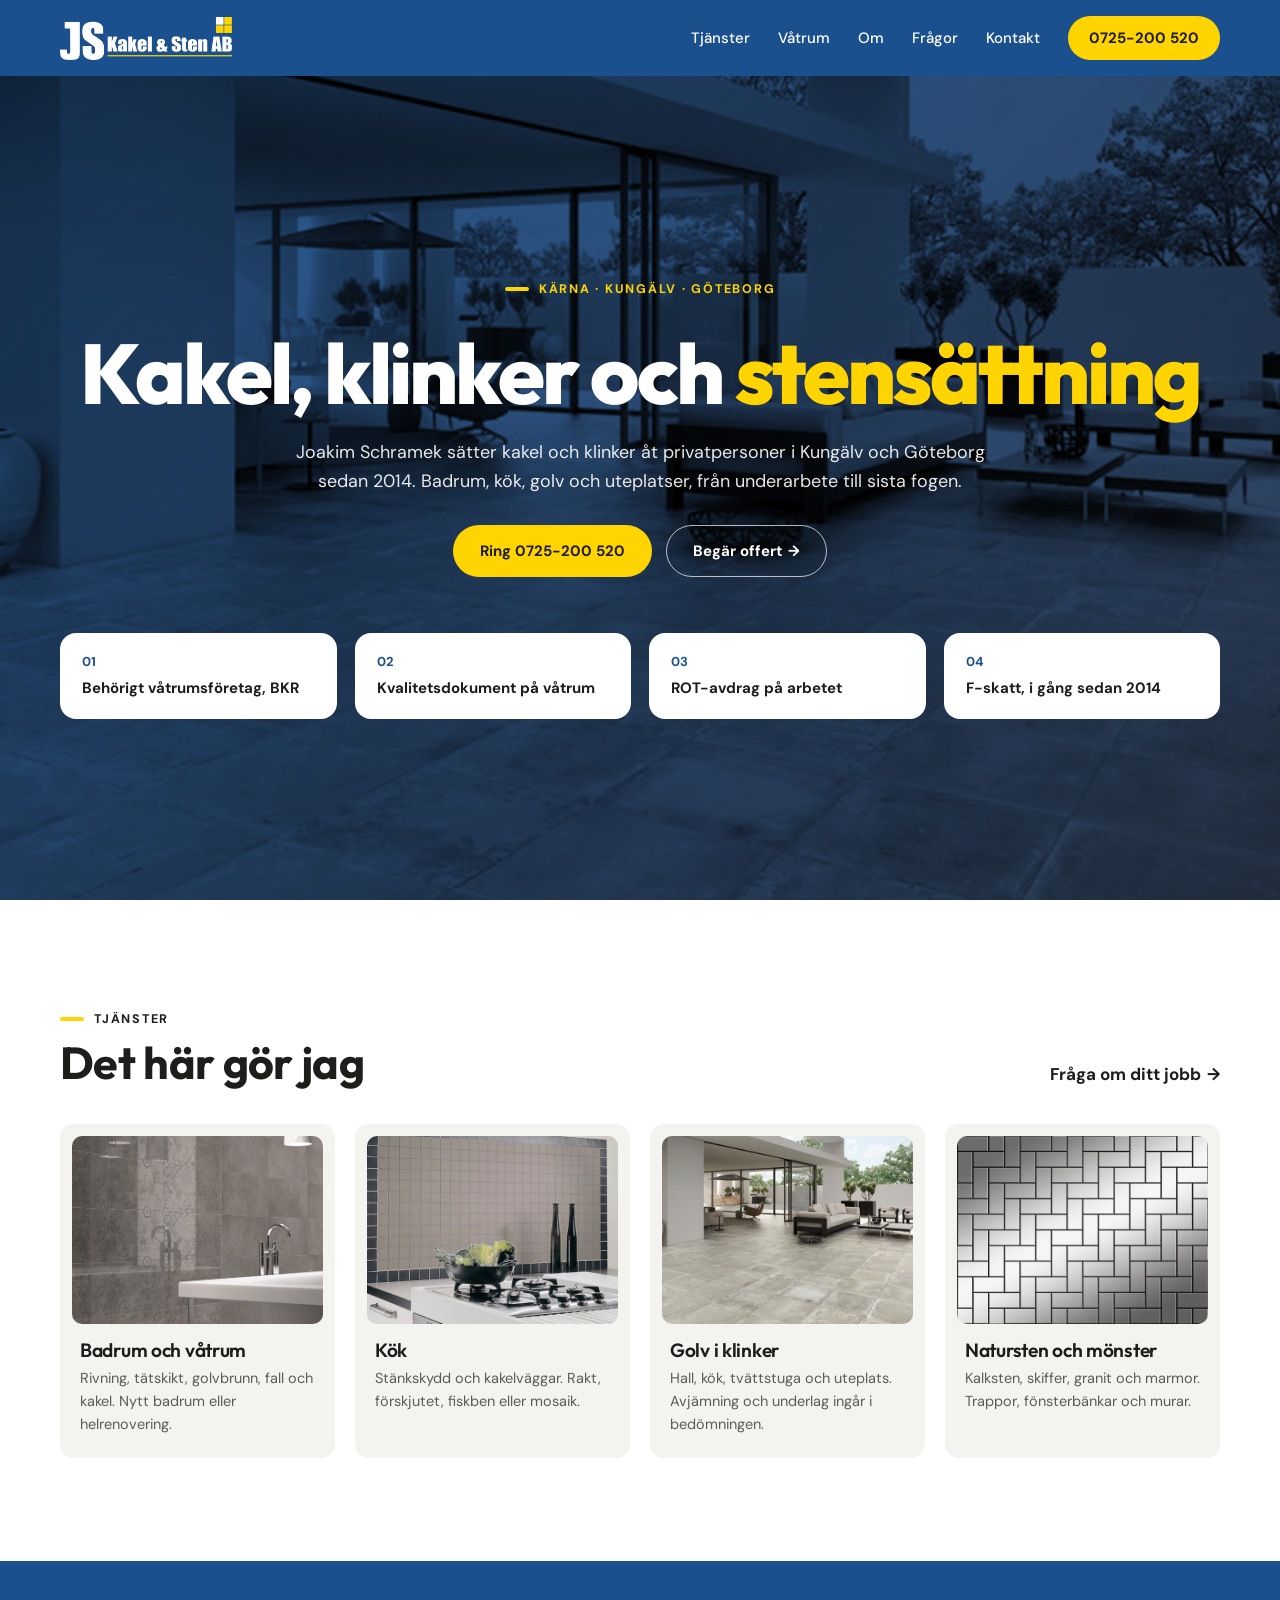
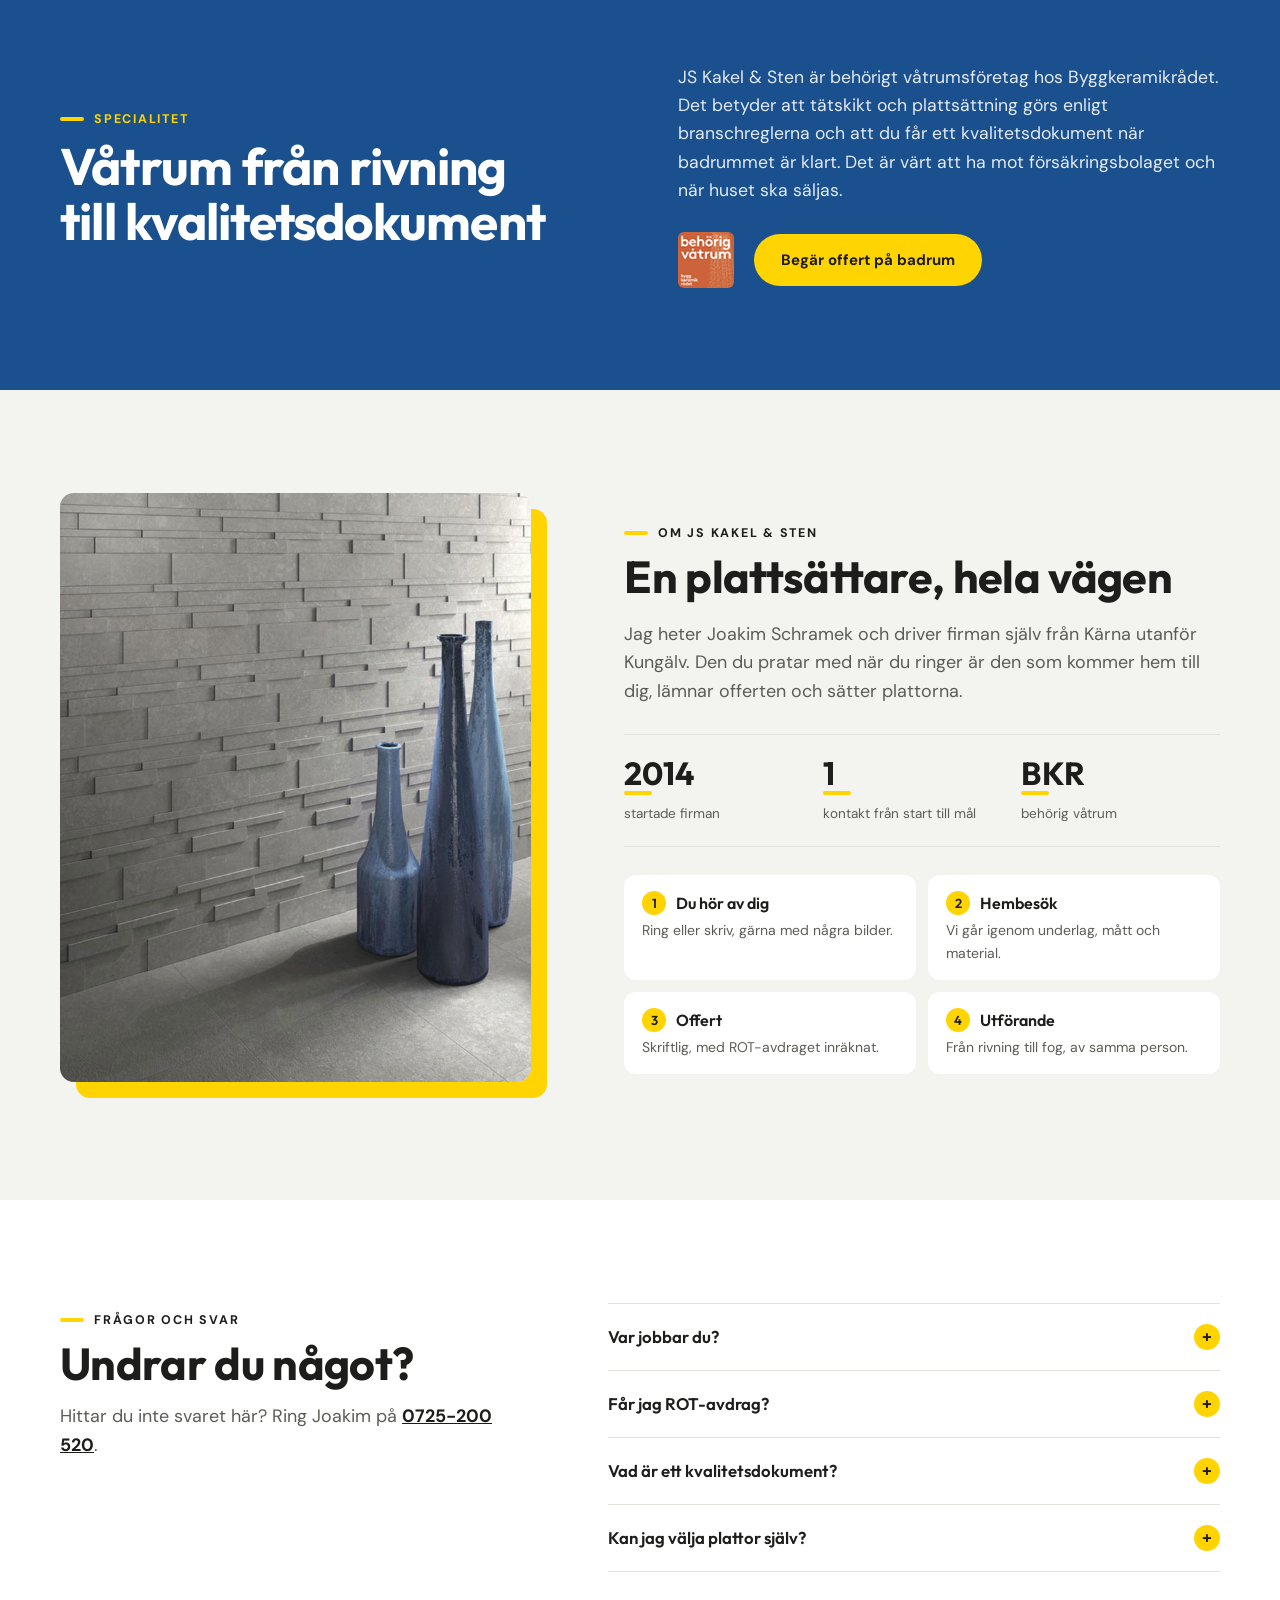
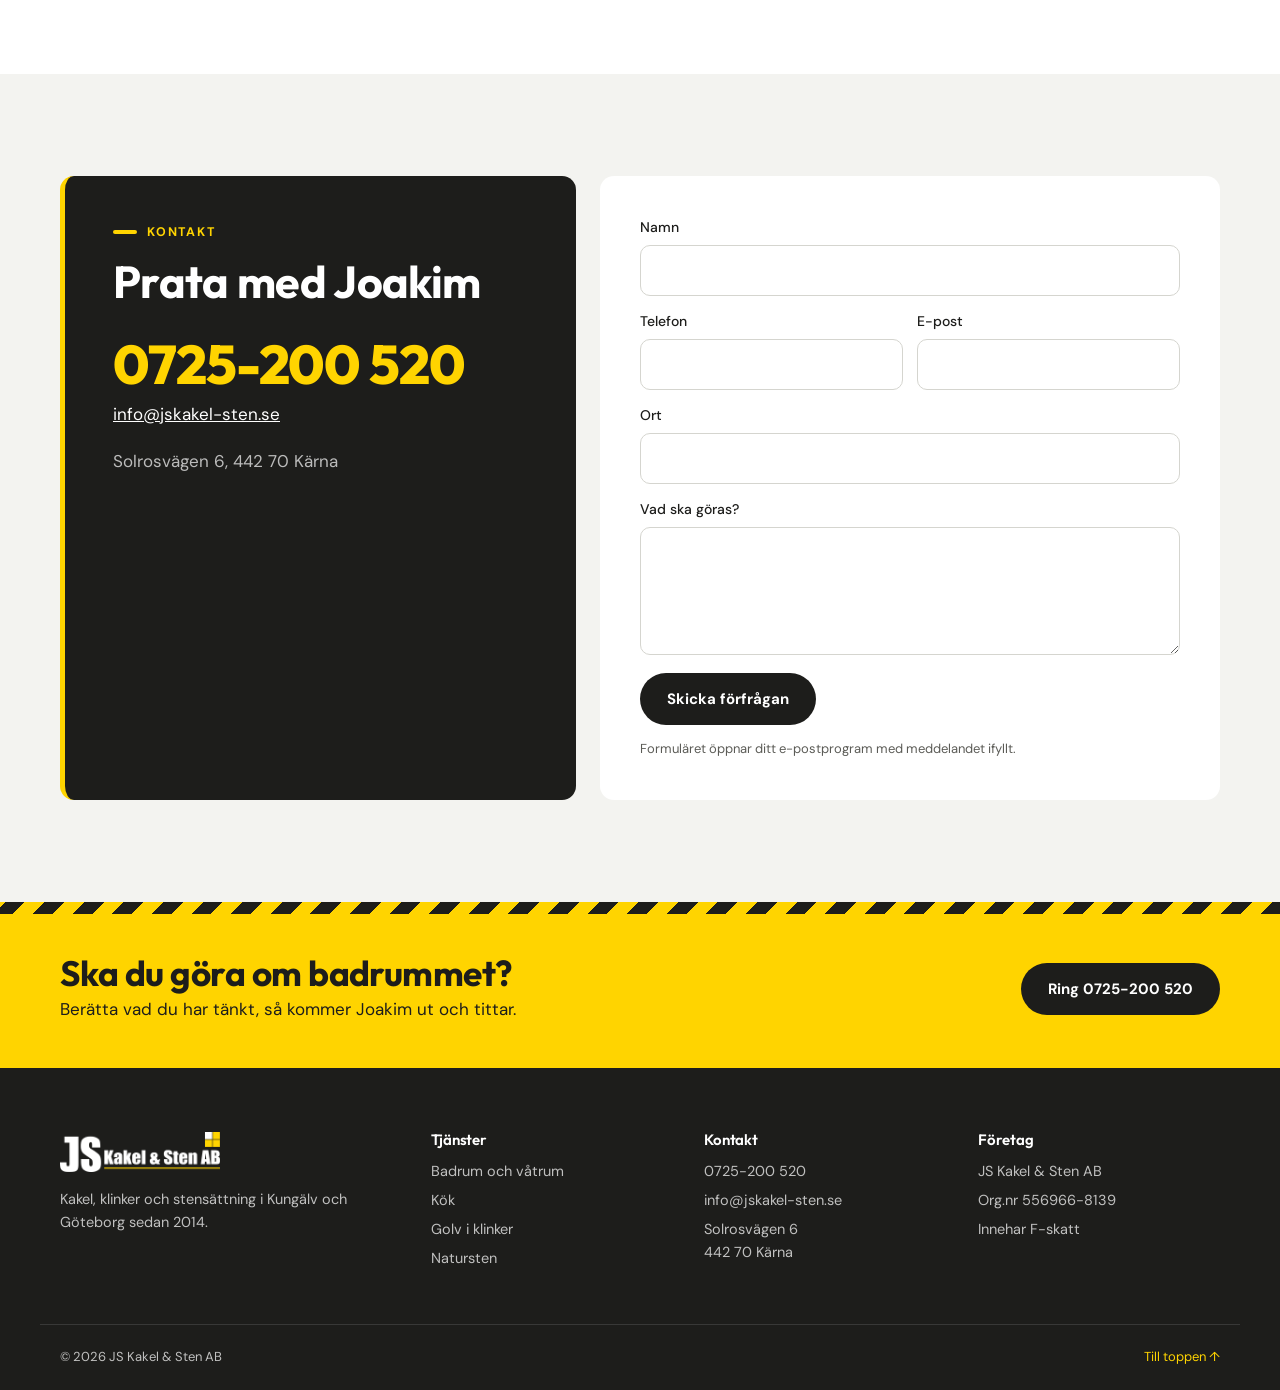
==== docs/index.html @ 74dbb20b "Move site to docs/ for GitHub Pages, keep v1 at docs/v1/ Co-Authored-By: Claude Opus 5.5 <noreply@an" ====
<!doctype html>
<html lang="sv">
<head>
  <meta charset="utf-8">
  <meta name="viewport" content="width=device-width, initial-scale=1">
  <title>JS Kakel &amp; Sten AB – plattsättare i Kungälv och Göteborg</title>
  <meta name="description" content="Kakel, klinker och stensättning i Kungälv och Göteborg. Behörigt våtrumsföretag enligt BKR. Joakim Schramek, Kärna. Tel 0725-200 520.">
  <link rel="icon" href="img/favicon.svg" type="image/svg+xml">
  <link rel="preconnect" href="https://fonts.googleapis.com">
  <link rel="preconnect" href="https://fonts.gstatic.com" crossorigin>
  <link href="https://fonts.googleapis.com/css2?family=DM+Sans:opsz,wght@9..40,400;9..40,500;9..40,700&family=Outfit:wght@500;600;700;800&display=swap" rel="stylesheet">
  <link rel="stylesheet" href="styles.css">
</head>
<body>

<header class="nav" id="nav">
  <div class="in nav__in">
    <a href="#" class="nav__logo" aria-label="JS Kakel &amp; Sten AB, till startsidan">
      <img src="img/logo-vit.png" alt="JS Kakel &amp; Sten AB" width="684" height="171">
    </a>
    <nav class="nav__links" aria-label="Huvudmeny">
      <a href="#tjanster">Tjänster</a>
      <a href="#vatrum">Våtrum</a>
      <a href="#om">Om</a>
      <a href="#fragor">Frågor</a>
      <a href="#kontakt">Kontakt</a>
    </nav>
    <a class="btn btn-y nav__cta" href="tel:+46725200520">0725-200 520</a>
    <button class="nav__menu" type="button" aria-expanded="false" aria-controls="drop">Meny</button>
  </div>
  <div class="nav__drop" id="drop">
    <a href="#tjanster">Tjänster</a>
    <a href="#vatrum">Våtrum</a>
    <a href="#om">Om</a>
    <a href="#fragor">Frågor</a>
    <a href="#kontakt">Kontakt</a>
  </div>
</header>

<main>

  <section class="hero">
    <img class="hero__bg" src="img/terrass-klinker.jpg" alt="" width="1300" height="920">
    <div class="hero__shade"></div>
    <div class="in hero__in">
      <p class="kicker">Kärna · Kungälv · Göteborg</p>
      <h1>Kakel, klinker och <span class="hl">stensättning</span></h1>
      <p class="lead">Joakim Schramek sätter kakel och klinker åt privatpersoner i Kungälv och Göteborg sedan 2014. Badrum, kök, golv och uteplatser, från underarbete till sista fogen.</p>
      <div class="btns">
        <a class="btn btn-y" href="tel:+46725200520">Ring 0725-200 520</a>
        <a class="btn btn-ghost arrow" href="#kontakt">Begär offert</a>
      </div>
    </div>
    <div class="in">
      <ul class="trust">
        <li><i>01</i>Behörigt våtrumsföretag, BKR</li>
        <li><i>02</i>Kvalitetsdokument på våtrum</li>
        <li><i>03</i>ROT-avdrag på arbetet</li>
        <li><i>04</i>F-skatt, i gång sedan 2014</li>
      </ul>
    </div>
  </section>

  <section id="tjanster">
    <div class="in">
      <div class="head">
        <div>
          <p class="eyebrow">Tjänster</p>
          <h2>Det här gör jag</h2>
        </div>
        <a class="arrow" href="#kontakt">Fråga om ditt jobb</a>
      </div>
      <div class="tiles">
        <article class="tile">
          <img src="img/badrum-gra.jpg" alt="Badrum med grått storformatskakel" loading="lazy" width="1100" height="1467">
          <h3>Badrum och våtrum</h3>
          <p>Rivning, tätskikt, golvbrunn, fall och kakel. Nytt badrum eller helrenovering.</p>
        </article>
        <article class="tile">
          <img src="img/kok-kakel.jpg" alt="Kök med kvadratiskt kakel och mörk bård" loading="lazy" width="1100" height="1306">
          <h3>Kök</h3>
          <p>Stänkskydd och kakelväggar. Rakt, förskjutet, fiskben eller mosaik.</p>
        </article>
        <article class="tile">
          <img src="img/terrass-klinker.jpg" alt="Klinker som går från vardagsrum ut på uteplats" loading="lazy" width="1300" height="920">
          <h3>Golv i klinker</h3>
          <p>Hall, kök, tvättstuga och uteplats. Avjämning och underlag ingår i bedömningen.</p>
        </article>
        <article class="tile">
          <img src="img/fischgrat-metall.jpg" alt="Kakel lagt i korgmönster" loading="lazy" width="1200" height="900">
          <h3>Natursten och mönster</h3>
          <p>Kalksten, skiffer, granit och marmor. Trappor, fönsterbänkar och murar.</p>
        </article>
      </div>
    </div>
  </section>

  <section id="vatrum" class="band">
    <div class="in band__in">
      <div>
        <p class="kicker">Specialitet</p>
        <h2>Våtrum från rivning till kvalitets&shy;dokument</h2>
      </div>
      <div>
        <p class="band__text">JS Kakel &amp; Sten är behörigt våtrumsföretag hos Byggkeramikrådet. Det betyder att tätskikt och plattsättning görs enligt branschreglerna och att du får ett kvalitetsdokument när badrummet är klart. Det är värt att ha mot försäkringsbolaget och när huset ska säljas.</p>
        <div class="band__badge">
          <img src="img/behorig-vatrum.png" alt="Behörig våtrum, Byggkeramikrådet" width="64" height="64">
          <a class="btn btn-y" href="#kontakt">Begär offert på badrum</a>
        </div>
      </div>
    </div>
  </section>

  <section id="om" class="beige">
    <div class="in about">
      <figure class="about__img">
        <img src="img/vagg-relief.jpg" alt="Grå reliefkakel på vägg med blå glasvaser" loading="lazy" width="1400" height="1867">
      </figure>
      <div class="about__text">
        <p class="eyebrow">Om JS Kakel &amp; Sten</p>
        <h2>En plattsättare, hela vägen</h2>
        <p class="lead">Jag heter Joakim Schramek och driver firman själv från Kärna utanför Kungälv. Den du pratar med när du ringer är den som kommer hem till dig, lämnar offerten och sätter plattorna.</p>
        <dl class="facts">
          <div><dt>2014</dt><dd>startade firman</dd></div>
          <div><dt>1</dt><dd>kontakt från start till mål</dd></div>
          <div><dt>BKR</dt><dd>behörig våtrum</dd></div>
        </dl>
        <ol class="steps">
          <li><b>Du hör av dig</b>Ring eller skriv, gärna med några bilder.</li>
          <li><b>Hembesök</b>Vi går igenom underlag, mått och material.</li>
          <li><b>Offert</b>Skriftlig, med ROT-avdraget inräknat.</li>
          <li><b>Utförande</b>Från rivning till fog, av samma person.</li>
        </ol>
      </div>
    </div>
  </section>

  <section id="fragor">
    <div class="in faq">
      <div>
        <p class="eyebrow">Frågor och svar</p>
        <h2>Undrar du något?</h2>
        <p class="lead">Hittar du inte svaret här? Ring Joakim på <a href="tel:+46725200520">0725-200 520</a>.</p>
      </div>
      <div class="faq__list">
        <details>
          <summary>Var jobbar du?</summary>
          <p>I Kungälv och Göteborg med omnejd. Firman ligger i Kärna.</p>
        </details>
        <details>
          <summary>Får jag ROT-avdrag?</summary>
          <p>Ja, på arbetskostnaden när jobbet görs i ditt hem. Avdraget dras direkt på fakturan.</p>
        </details>
        <details>
          <summary>Vad är ett kvalitetsdokument?</summary>
          <p>Ett intyg från behörigt våtrumsföretag som visar att tätskikt och plattsättning är gjorda enligt Byggkeramikrådets branschregler. Spara det, försäkringsbolaget kan fråga efter det vid en vattenskada.</p>
        </details>
        <details>
          <summary>Kan jag välja plattor själv?</summary>
          <p>Ja. Ta gärna med dina val till hembesöket så går vi igenom vad som passar underlaget och rummet.</p>
        </details>
      </div>
    </div>
  </section>

  <section id="kontakt" class="beige">
    <div class="in contact">
      <div class="contact__card">
        <p class="kicker">Kontakt</p>
        <h2>Prata med Joakim</h2>
        <a class="contact__tel" href="tel:+46725200520">0725-200 520</a>
        <a href="mailto:info@jskakel-sten.se">info@jskakel-sten.se</a>
        <p class="contact__addr">Solrosvägen 6, 442 70 Kärna</p>
      </div>
      <form class="form" id="form" novalidate>
        <label>Namn<input name="namn" autocomplete="name" required></label>
        <div class="form__row">
          <label>Telefon<input name="telefon" type="tel" autocomplete="tel"></label>
          <label>E-post<input name="epost" type="email" autocomplete="email"></label>
        </div>
        <label>Ort<input name="ort" autocomplete="address-level2"></label>
        <label>Vad ska göras?<textarea name="meddelande" rows="4" required></textarea></label>
        <button class="btn btn-dark" type="submit">Skicka förfrågan</button>
        <p class="form__note">Formuläret öppnar ditt e-postprogram med meddelandet ifyllt.</p>
      </form>
    </div>
  </section>

  <section class="fcta">
    <div class="in fcta__in">
      <div>
        <h2>Ska du göra om badrummet?</h2>
        <p>Berätta vad du har tänkt, så kommer Joakim ut och tittar.</p>
      </div>
      <a class="btn btn-dark" href="tel:+46725200520">Ring 0725-200 520</a>
    </div>
  </section>

</main>

<footer class="foot">
  <div class="in foot__grid">
    <div>
      <img class="foot__logo" src="img/logo-vit.png" alt="JS Kakel &amp; Sten AB" width="684" height="171" loading="lazy">
      <p>Kakel, klinker och stensättning i Kungälv och Göteborg sedan 2014.</p>
    </div>
    <div>
      <h3>Tjänster</h3>
      <a href="#tjanster">Badrum och våtrum</a>
      <a href="#tjanster">Kök</a>
      <a href="#tjanster">Golv i klinker</a>
      <a href="#tjanster">Natursten</a>
    </div>
    <div>
      <h3>Kontakt</h3>
      <a href="tel:+46725200520">0725-200 520</a>
      <a href="mailto:info@jskakel-sten.se">info@jskakel-sten.se</a>
      <p>Solrosvägen 6<br>442 70 Kärna</p>
    </div>
    <div>
      <h3>Företag</h3>
      <p>JS Kakel &amp; Sten AB</p>
      <p>Org.nr 556966-8139</p>
      <p>Innehar F-skatt</p>
    </div>
  </div>
  <div class="in foot__bottom">
    <p>© 2026 JS Kakel &amp; Sten AB</p>
    <a href="#">Till toppen ↑</a>
  </div>
</footer>

<script>
  var nav = document.getElementById('nav');
  var menu = nav.querySelector('.nav__menu');
  menu.addEventListener('click', function () {
    var open = nav.classList.toggle('open');
    menu.setAttribute('aria-expanded', open);
  });
  nav.querySelectorAll('.nav__drop a').forEach(function (a) {
    a.addEventListener('click', function () {
      nav.classList.remove('open');
      menu.setAttribute('aria-expanded', 'false');
    });
  });

  document.getElementById('form').addEventListener('submit', function (e) {
    e.preventDefault();
    var f = e.target;
    if (!f.namn.value.trim() || !f.meddelande.value.trim()) {
      f.reportValidity();
      return;
    }
    var body = f.meddelande.value + '\n\n' +
      'Namn: ' + f.namn.value + '\n' +
      'Telefon: ' + f.telefon.value + '\n' +
      'E-post: ' + f.epost.value + '\n' +
      'Ort: ' + f.ort.value;
    location.href = 'mailto:info@jskakel-sten.se' +
      '?subject=' + encodeURIComponent('Förfrågan från ' + f.namn.value) +
      '&body=' + encodeURIComponent(body);
  });
</script>
</body>
</html>
---- docs/styles.css ----
/* Mix: Bloms blå navbar, duotone-hero och förtroendekort + Ängös typografi, sektioner, gula detaljer och sidfot. */
:root {
  --blue: #1a508e;
  --blue-dark: #123a68;
  --yellow: #ffd400;
  --yellow-2: #f2c600;
  --ink: #1d1d1b;
  --ink-2: #3a3a36;
  --muted: #5c5c57;
  --beige: #f3f3f0;
  --line: #e3e3de;
  --white: #fff;
  --display: "Outfit", "Helvetica Neue", Arial, sans-serif;
  --body: "DM Sans", "Helvetica Neue", Arial, sans-serif;
  --max: 1200px;
  --r: 14px;
  --nav-h: 76px;
}

*, *::before, *::after { box-sizing: border-box; }
html { scroll-behavior: smooth; scroll-padding-top: var(--nav-h); }
@media (prefers-reduced-motion: reduce) { html { scroll-behavior: auto; } }

body {
  margin: 0;
  background: var(--white);
  color: var(--ink);
  font: 17px/1.6 var(--body);
  -webkit-font-smoothing: antialiased;
}

img { display: block; max-width: 100%; height: auto; }
a { color: inherit; }
p { margin: 0; }

h1, h2, h3 {
  margin: 0;
  font-family: var(--display);
  line-height: 1.08;
  letter-spacing: -0.015em;
  text-wrap: balance;
}

h2 { font-size: clamp(1.9rem, 4vw, 2.8rem); font-weight: 700; }
h3 { font-size: 1.2rem; font-weight: 600; }

.in { max-width: var(--max); margin: 0 auto; padding-inline: 20px; }
section { padding-block: clamp(56px, 8vw, 104px); }
.beige { background: var(--beige); }

.lead { font-size: 1.12rem; color: var(--muted); max-width: 60ch; }

.eyebrow,
.kicker {
  display: inline-flex;
  align-items: center;
  gap: 10px;
  margin-bottom: 12px;
  font: 700 12.5px var(--body);
  letter-spacing: 0.14em;
  text-transform: uppercase;
}

.eyebrow::before,
.kicker::before {
  content: "";
  width: 24px;
  height: 4px;
  border-radius: 2px;
  background: var(--yellow);
}

.kicker { color: var(--yellow); }

/* Knappar */

.btns { display: flex; flex-wrap: wrap; gap: 14px; }

.btn {
  display: inline-flex;
  align-items: center;
  justify-content: center;
  gap: 8px;
  padding: 15px 26px;
  border: 1.5px solid transparent;
  border-radius: 999px;
  font: 700 15px var(--body);
  text-decoration: none;
  white-space: nowrap;
  cursor: pointer;
  transition: background 0.15s, transform 0.15s;
}

.btn:hover { transform: translateY(-2px); }
.btn-y { background: var(--yellow); color: var(--ink); }
.btn-y:hover { background: var(--yellow-2); }
.btn-ghost { border-color: rgb(255 255 255 / 0.7); color: var(--white); }
.btn-ghost:hover { background: rgb(255 255 255 / 0.12); }
.btn-dark { background: var(--ink); color: var(--white); }
.btn-dark:hover { background: var(--ink-2); }

.arrow { font-weight: 700; text-decoration: none; display: inline-flex; gap: 6px; }
.arrow::after { content: "→"; transition: transform 0.2s; }
.arrow:hover::after { transform: translateX(4px); }

a:focus-visible,
button:focus-visible,
summary:focus-visible,
input:focus-visible,
textarea:focus-visible { outline: 3px solid var(--yellow); outline-offset: 3px; }

/* Navbar i firmans blå (Bloms) */

.nav {
  position: sticky;
  top: 0;
  z-index: 20;
  background: var(--blue);
  color: var(--white);
}

.nav__in { display: flex; align-items: center; gap: 28px; height: var(--nav-h); }
.nav__logo img { width: 172px; }

.nav__links {
  display: flex;
  gap: 28px;
  margin-left: auto;
  font-weight: 500;
  font-size: 15px;
}

.nav__links a { text-decoration: none; }
.nav__links a:hover { opacity: 0.7; }
.nav__cta { padding: 11px 20px; }

.nav__menu {
  display: none;
  margin-left: 12px;
  padding: 8px 0;
  border: 0;
  background: none;
  color: var(--white);
  font: 700 15px var(--body);
  cursor: pointer;
}

.nav__drop { display: none; }

/* Hero: duotone i blått (Bloms) med Ängös rubrikstil */

.hero {
  position: relative;
  display: flex;
  flex-direction: column;
  justify-content: center;
  gap: 56px;
  min-height: calc(100svh - var(--nav-h));
  padding-block: 72px 48px;
  overflow: hidden;
  color: var(--white);
  text-align: center;
}

.hero__bg {
  position: absolute;
  inset: 0;
  width: 100%;
  height: 100%;
  object-fit: cover;
  filter: grayscale(1) contrast(1.1);
}

.hero__shade {
  position: absolute;
  inset: 0;
  background: linear-gradient(135deg, rgb(26 80 142 / 0.94), rgb(10 28 56 / 0.86));
  mix-blend-mode: multiply;
}

.hero .in { position: relative; width: 100%; }
.hero__in { display: flex; flex-direction: column; align-items: center; gap: 22px; }

.hero h1 {
  font-size: clamp(2.7rem, 6.6vw, 5.6rem);
  font-weight: 800;
  letter-spacing: -0.035em;
  line-height: 1;
}

.hero .hl { color: var(--yellow); }
.hero .lead { color: rgb(255 255 255 / 0.9); }
.hero .btns { justify-content: center; margin-top: 8px; }

.trust {
  display: grid;
  grid-template-columns: repeat(4, 1fr);
  gap: 18px;
  margin: 0;
  padding: 0;
  list-style: none;
  text-align: left;
}

.trust li {
  padding: 20px 22px;
  border-radius: 16px;
  background: var(--white);
  color: var(--ink);
  font-weight: 700;
  font-size: 15px;
  line-height: 1.4;
}

.trust i {
  display: block;
  margin-bottom: 6px;
  font-style: normal;
  font-size: 13px;
  color: var(--blue);
}

/* Tjänster (Ängö) */

.head {
  display: flex;
  justify-content: space-between;
  align-items: flex-end;
  gap: 24px;
  margin-bottom: 36px;
}

.tiles { display: grid; grid-template-columns: repeat(4, 1fr); gap: 20px; }

.tile {
  padding: 12px 12px 22px;
  border-radius: var(--r);
  background: var(--beige);
}

.tile img {
  width: 100%;
  aspect-ratio: 4 / 3;
  object-fit: cover;
  border-radius: 10px;
  margin-bottom: 16px;
}

.tile h3,
.tile p { padding-inline: 8px; }
.tile h3 { margin-bottom: 6px; }
.tile p { font-size: 14.5px; color: var(--muted); }

/* Blått band */

.band { background: var(--blue); color: var(--white); }

.band__in {
  display: grid;
  grid-template-columns: 1fr 1fr;
  gap: clamp(32px, 6vw, 80px);
  align-items: center;
}

.band h2 { font-size: clamp(2rem, 4.4vw, 3.2rem); }
.band__text { font-size: 1.1rem; color: rgb(255 255 255 / 0.88); }
.band__badge { display: flex; align-items: center; gap: 20px; margin-top: 28px; }
.band__badge img { width: 56px; border-radius: 6px; }

/* Om (Ängö) */

.about {
  display: grid;
  grid-template-columns: 0.9fr 1.1fr;
  gap: clamp(36px, 6vw, 80px);
  align-items: center;
}

.about__img { margin: 0 16px 16px 0; }

.about__img img {
  width: 100%;
  aspect-ratio: 4 / 5;
  object-fit: cover;
  border-radius: var(--r);
  box-shadow: 16px 16px 0 var(--yellow);
}

.about h2 { margin-bottom: 18px; }

.facts {
  display: grid;
  grid-template-columns: repeat(3, 1fr);
  margin: 28px 0;
  padding: 22px 0;
  border-block: 1px solid var(--line);
}

.facts dt {
  position: relative;
  display: inline-block;
  padding-bottom: 6px;
  font: 700 2rem/1 var(--display);
}

.facts dt::after {
  content: "";
  position: absolute;
  left: 0;
  bottom: 0;
  width: 28px;
  height: 4px;
  border-radius: 2px;
  background: var(--yellow);
}

.facts dd { margin: 8px 0 0; font-size: 13.5px; color: var(--muted); }

.steps {
  display: grid;
  grid-template-columns: repeat(2, 1fr);
  gap: 12px;
  margin: 0;
  padding: 0;
  list-style: none;
  counter-reset: s;
}

.steps li {
  counter-increment: s;
  padding: 16px 18px;
  border-radius: 12px;
  background: var(--white);
  font-size: 14px;
  color: var(--muted);
}

.steps b {
  display: flex;
  align-items: center;
  gap: 10px;
  margin-bottom: 4px;
  font: 600 1rem var(--display);
  color: var(--ink);
}

.steps b::before {
  content: counter(s);
  display: grid;
  place-items: center;
  width: 24px;
  height: 24px;
  border-radius: 50%;
  background: var(--yellow);
  font-size: 13px;
}

/* FAQ (Ängö) */

.faq { display: grid; grid-template-columns: 1fr 1.3fr; gap: clamp(32px, 6vw, 80px); }
.faq h2 { margin-bottom: 14px; }
.faq .lead a { color: var(--ink); font-weight: 700; }
.faq__list { border-top: 1px solid var(--line); }
.faq details { border-bottom: 1px solid var(--line); }

.faq summary {
  display: flex;
  justify-content: space-between;
  align-items: center;
  gap: 16px;
  padding: 20px 0;
  font: 600 1.05rem var(--display);
  list-style: none;
  cursor: pointer;
}

.faq summary::-webkit-details-marker { display: none; }

.faq summary::after {
  content: "+";
  flex: none;
  display: grid;
  place-items: center;
  width: 26px;
  height: 26px;
  border-radius: 50%;
  background: var(--yellow);
  font: 700 17px/1 var(--body);
}

.faq details[open] summary::after { content: "−"; }
.faq details p { padding: 0 40px 20px 0; color: var(--muted); }

/* Kontakt */

.contact { display: grid; grid-template-columns: 1fr 1.2fr; gap: 24px; }

.contact__card {
  display: flex;
  flex-direction: column;
  align-items: flex-start;
  gap: 6px;
  padding: clamp(28px, 4vw, 48px);
  border-left: 5px solid var(--yellow);
  border-radius: var(--r);
  background: var(--ink);
  color: var(--white);
}

.contact__card h2 { margin-bottom: 22px; }

.contact__tel {
  font: 800 clamp(2.2rem, 4.6vw, 3.4rem)/1.1 var(--display);
  letter-spacing: -0.02em;
  text-decoration: none;
  color: var(--yellow);
}

.contact__addr { margin-top: 14px; color: rgb(255 255 255 / 0.7); }

.form {
  display: grid;
  gap: 14px;
  align-content: start;
  padding: clamp(24px, 4vw, 40px);
  border-radius: var(--r);
  background: var(--white);
}

.form__row { display: grid; grid-template-columns: 1fr 1fr; gap: 14px; }
.form label { display: grid; gap: 6px; font-size: 14px; font-weight: 500; }

.form input,
.form textarea {
  width: 100%;
  padding: 12px 14px;
  border: 1px solid #d5d5cf;
  border-radius: 10px;
  background: var(--white);
  font: inherit;
  font-size: 16px;
}

.form textarea { resize: vertical; }
.form .btn { justify-self: start; margin-top: 4px; }
.form__note { font-size: 13px; color: var(--muted); }

/* Gult CTA-band med varningsränder (Ängö) */

.fcta {
  position: relative;
  padding-block: 52px 44px;
  background: var(--yellow);
}

.fcta::before {
  content: "";
  position: absolute;
  inset: 0 0 auto;
  height: 12px;
  background: repeating-linear-gradient(-45deg, var(--ink) 0 14px, var(--yellow) 14px 28px);
}

.fcta__in {
  display: flex;
  flex-wrap: wrap;
  justify-content: space-between;
  align-items: center;
  gap: 20px;
}

.fcta h2 { font-size: clamp(1.6rem, 3vw, 2.2rem); margin-bottom: 4px; }

/* Sidfot */

.foot {
  padding-top: 64px;
  background: var(--ink);
  color: rgb(255 255 255 / 0.72);
  font-size: 14.5px;
}

.foot__grid {
  display: grid;
  grid-template-columns: 1.4fr 1fr 1fr 1fr;
  gap: 32px;
}

.foot__logo { width: 160px; margin-bottom: 16px; }
.foot h3 { margin-bottom: 12px; font-size: 15px; color: var(--white); }
.foot a { display: block; margin-bottom: 6px; text-decoration: none; }
.foot a:hover { color: var(--yellow); }
.foot__grid p { margin-bottom: 6px; max-width: 30ch; }

.foot__bottom {
  display: flex;
  justify-content: space-between;
  margin-top: 48px;
  padding-block: 22px;
  border-top: 1px solid rgb(255 255 255 / 0.12);
  font-size: 13px;
}

.foot__bottom a { margin: 0; color: var(--yellow); }

/* Responsivt */

@media (max-width: 1000px) {
  .nav__links { display: none; }
  .nav__cta { margin-left: auto; }
  .nav__menu { display: block; }
  .nav.open .nav__drop {
    display: flex;
    flex-direction: column;
    padding: 6px 20px 18px;
    border-top: 1px solid rgb(255 255 255 / 0.15);
    background: var(--blue);
  }
  .nav__drop a { padding: 10px 0; color: var(--white); text-decoration: none; font-weight: 500; }
  .trust,
  .tiles { grid-template-columns: repeat(2, 1fr); }
  .band__in,
  .about,
  .faq,
  .contact { grid-template-columns: 1fr; }
  .about__img img { aspect-ratio: 16 / 10; }
  .foot__grid { grid-template-columns: 1fr 1fr; }
}

@media (max-width: 600px) {
  :root { --nav-h: 64px; }
  body { font-size: 16px; }
  .nav__in { gap: 12px; }
  .nav__logo img { width: 124px; }
  .nav__cta { padding: 9px 14px; font-size: 14px; }
  .hero { min-height: 0; gap: 40px; padding-block: 56px 32px; }
  .trust { gap: 10px; }
  .trust li { padding: 14px 16px; font-size: 14px; }
  .head { flex-direction: column; align-items: flex-start; }
  .tiles { gap: 10px; }
  .tile { padding: 8px 8px 16px; }
  .tile img { margin-bottom: 10px; }
  .tile h3, .tile p { padding-inline: 4px; }
  .tile h3 { font-size: 1rem; }
  .tile p { font-size: 13px; }
  .facts { grid-template-columns: 1fr 1fr 1fr; gap: 8px; }
  .facts dt { font-size: 1.6rem; }
  .steps,
  .form__row,
  .foot__grid { grid-template-columns: 1fr; }
  .band__badge { flex-wrap: wrap; }
}
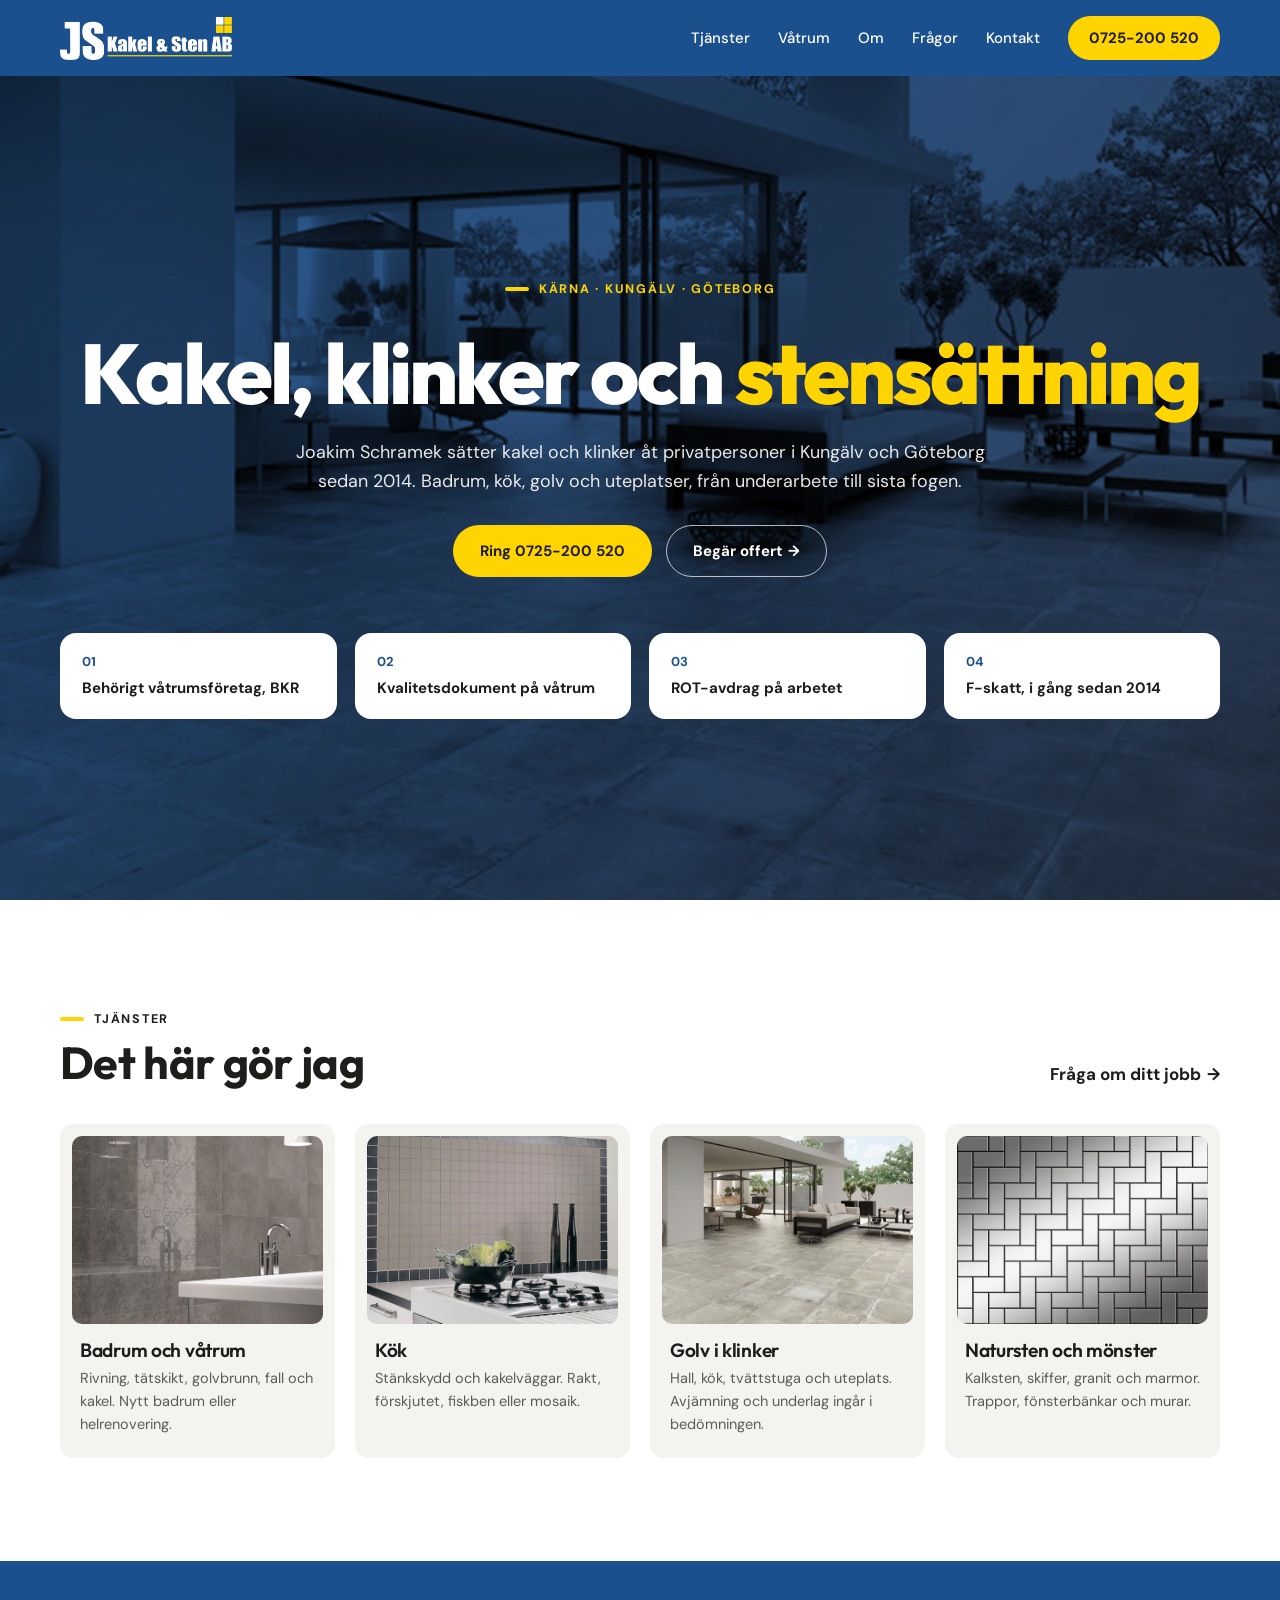
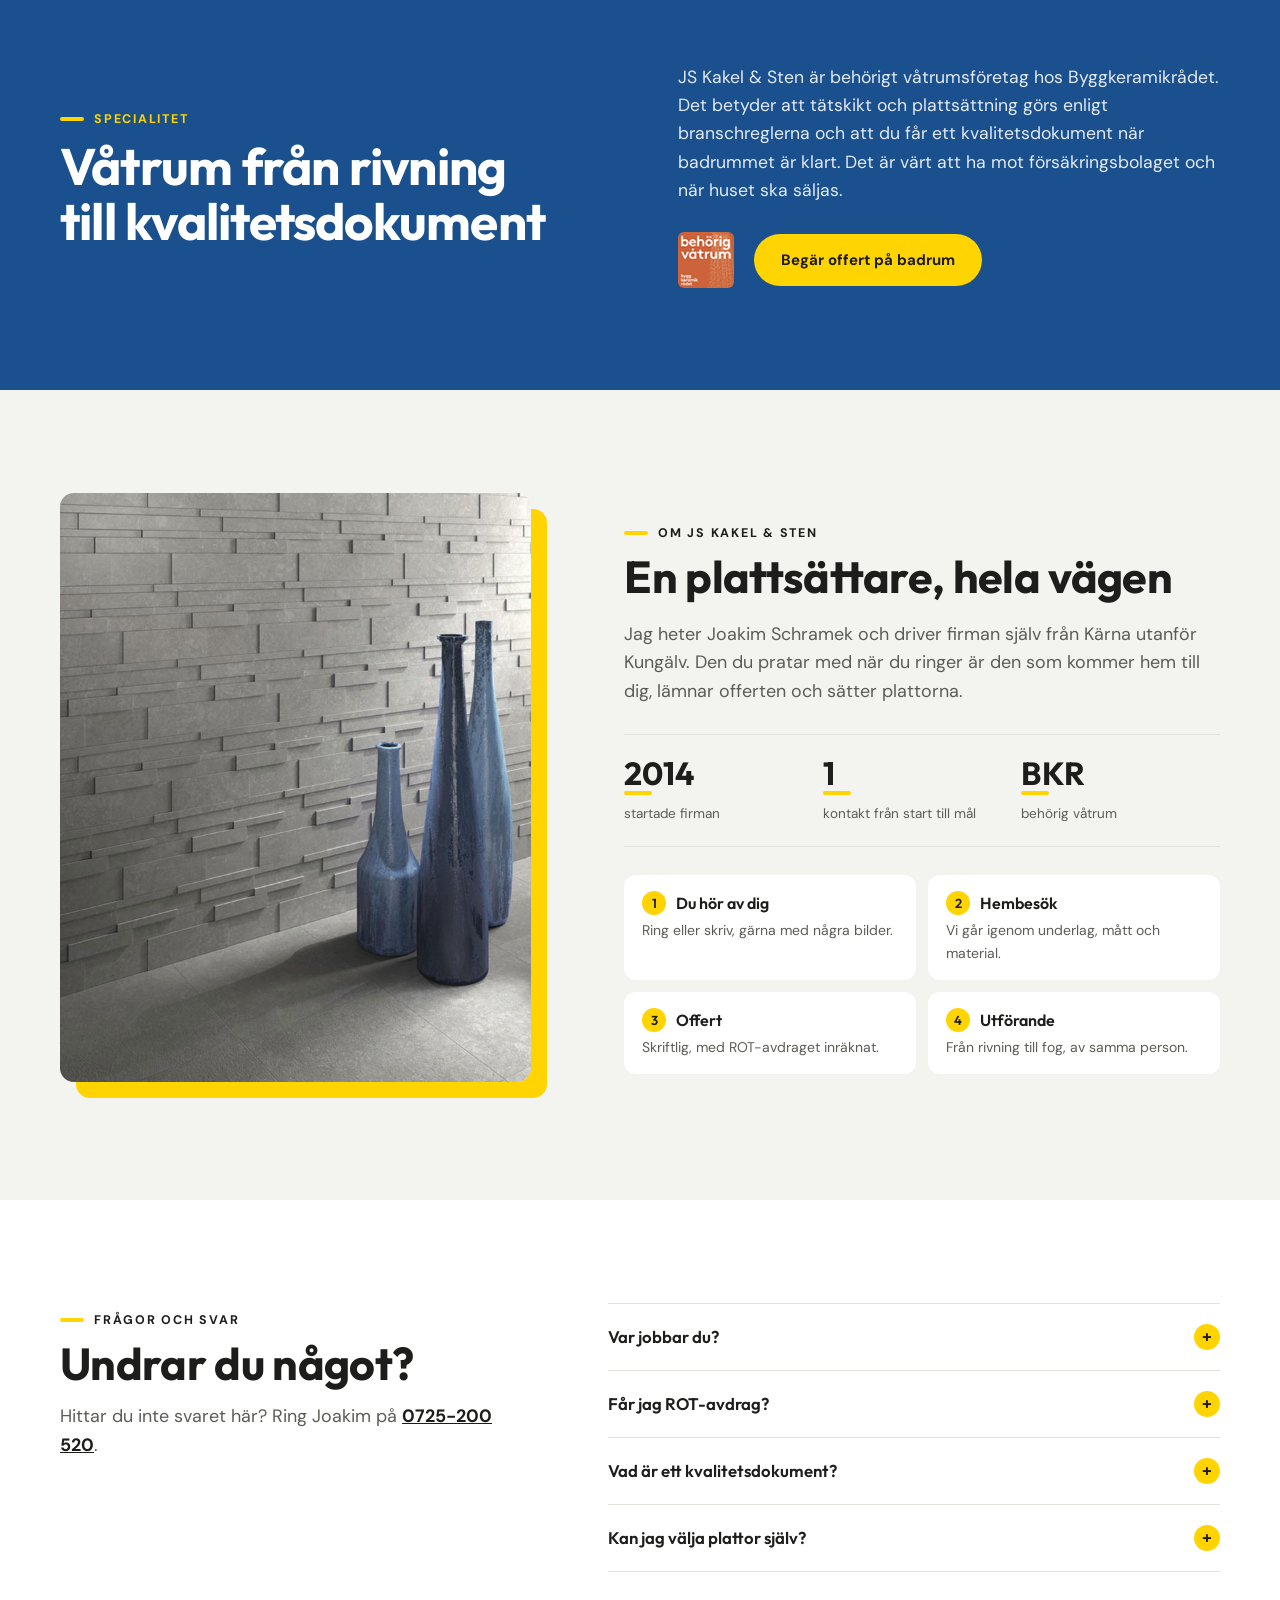
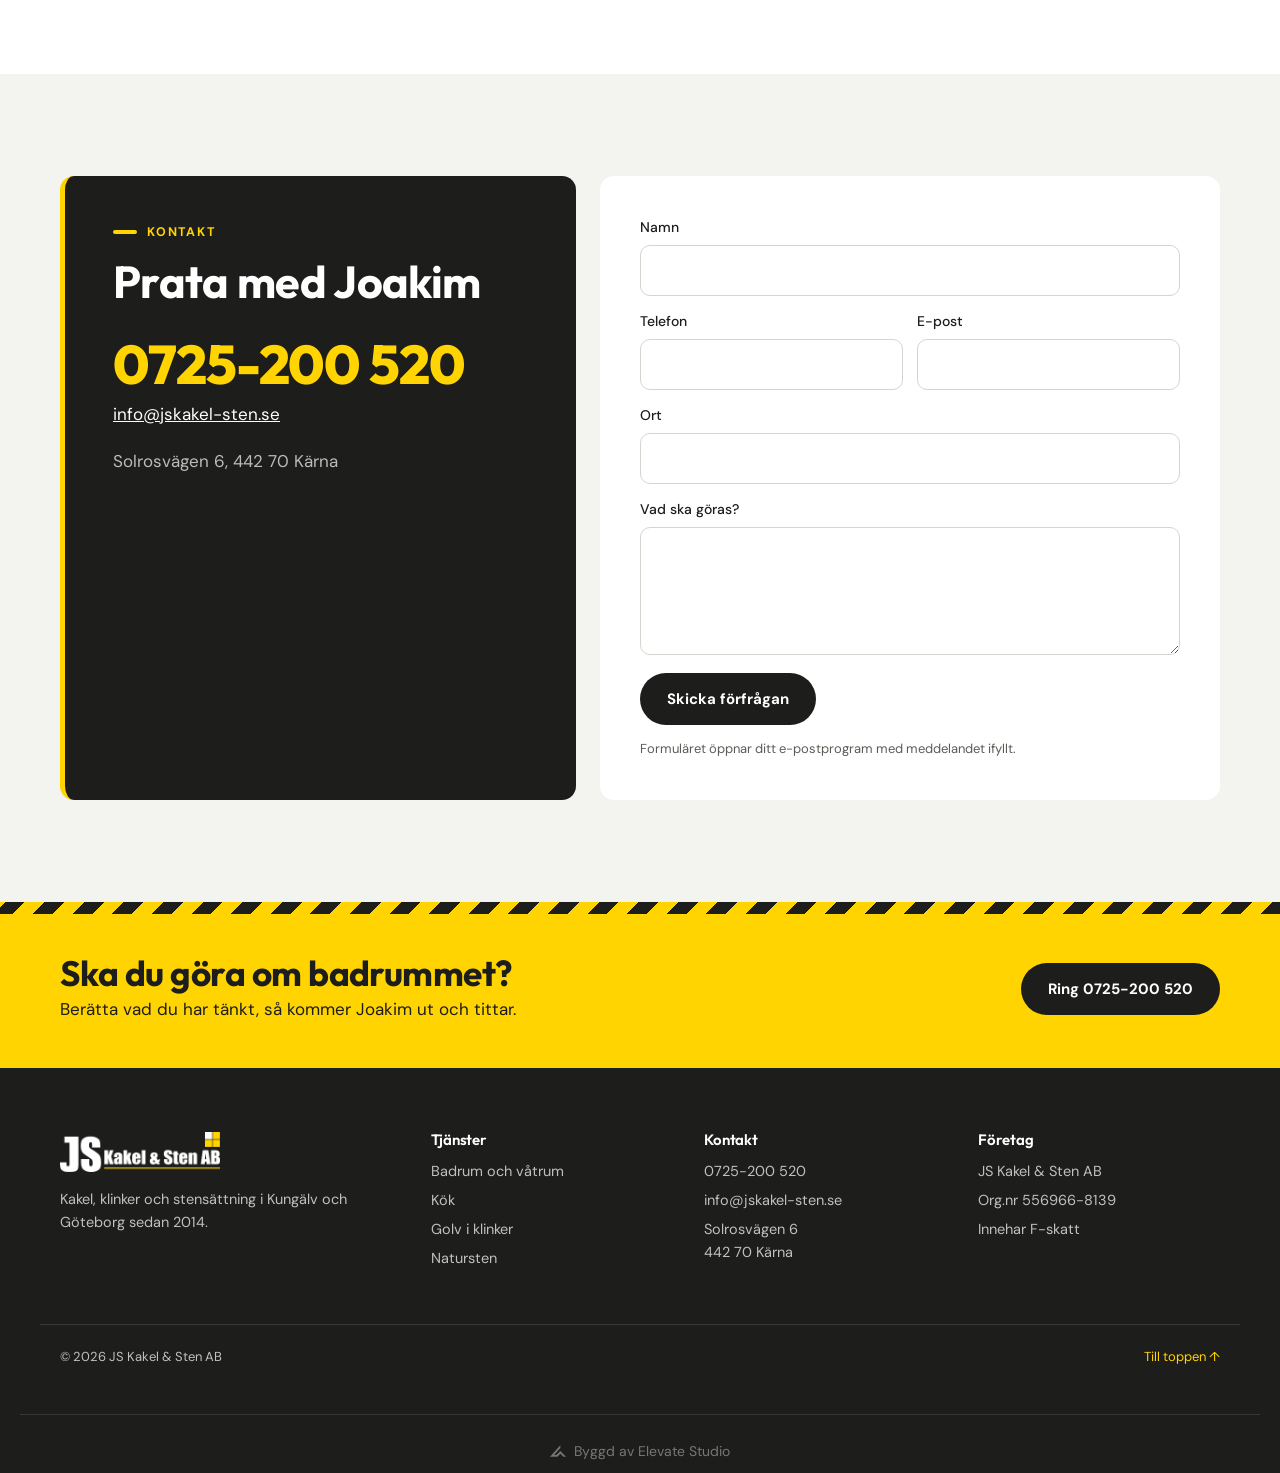
==== commit fd65e6de: "Lägg till Elevate Studio-credit med logga under footern Co-Authored-By: Claude Fable 5.1 <noreply@an" ====
--- a/docs/index.html
+++ b/docs/index.html
@@ -228,6 +228,9 @@
     <p>© 2026 JS Kakel &amp; Sten AB</p>
     <a href="#">Till toppen ↑</a>
   </div>
+<!-- elevate-credit -->
+<style>.elevate-credit{max-width:1240px;margin:24px auto 0;padding:20px 16px 0;border-top:1px solid rgba(128,128,128,.25);display:flex;justify-content:center;box-sizing:border-box}.elevate-credit a{display:inline-flex;align-items:center;gap:8px;padding:8px 0;font:inherit;font-size:13px;line-height:1;color:inherit;opacity:.55;text-decoration:none;transition:opacity .2s}.elevate-credit a:hover,.elevate-credit a:focus-visible{opacity:1}.elevate-credit svg{width:16px;height:16px;flex:none;display:block}@media(min-width:1024px){.elevate-credit a{font-size:14px}}</style>
+<div class="elevate-credit"><a href="https://elevatestudio.nu" target="_blank" rel="noopener"><svg viewBox="0 0 1884.3 1353.9" aria-hidden="true"><path d="M0.0 1353.9 L1218.7 0.0 L1218.7 329.1 L479.7 1136.4 L786.7 1132.4 L1215.5 687.4 L1884.3 1349.9 L1590.1 1349.9 L1218.6 994.7 L865.4 1349.9Z" fill="currentColor"/></svg>Byggd av Elevate Studio</a></div>
 </footer>
 
 <script>
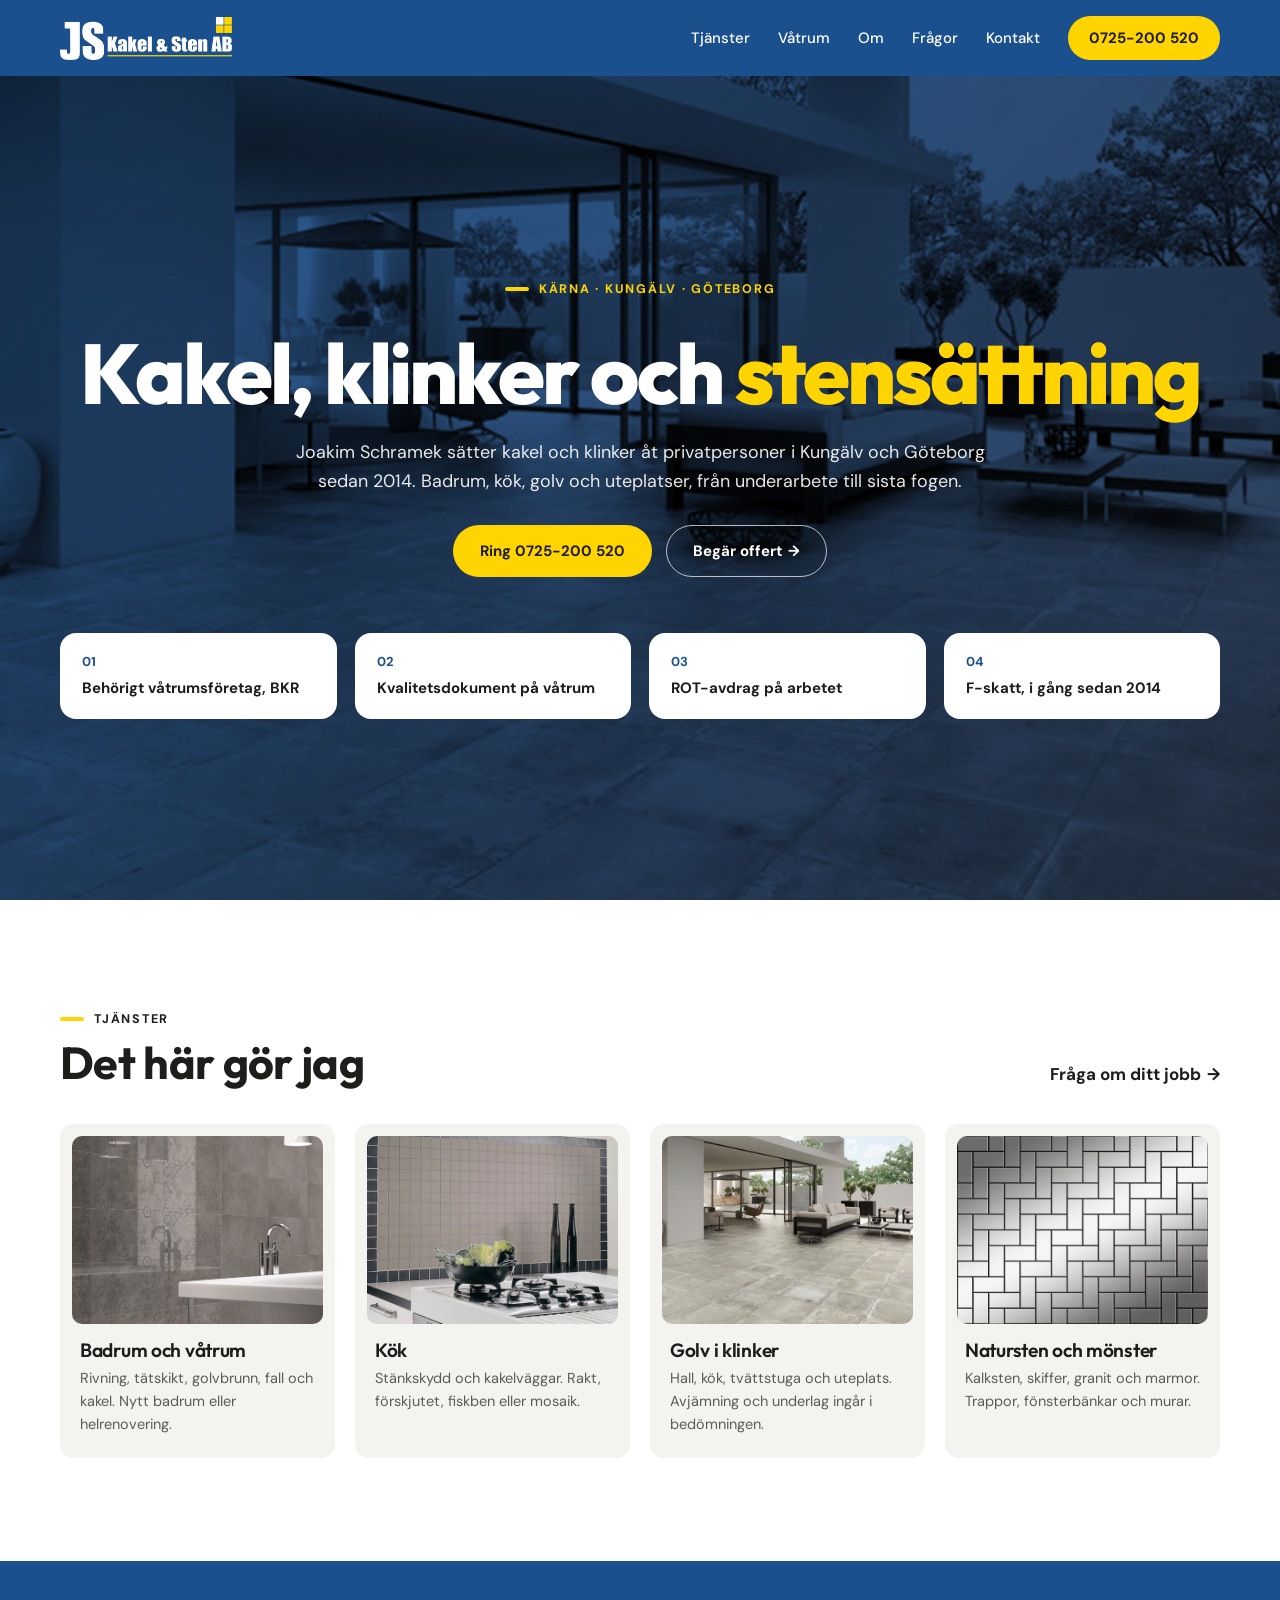
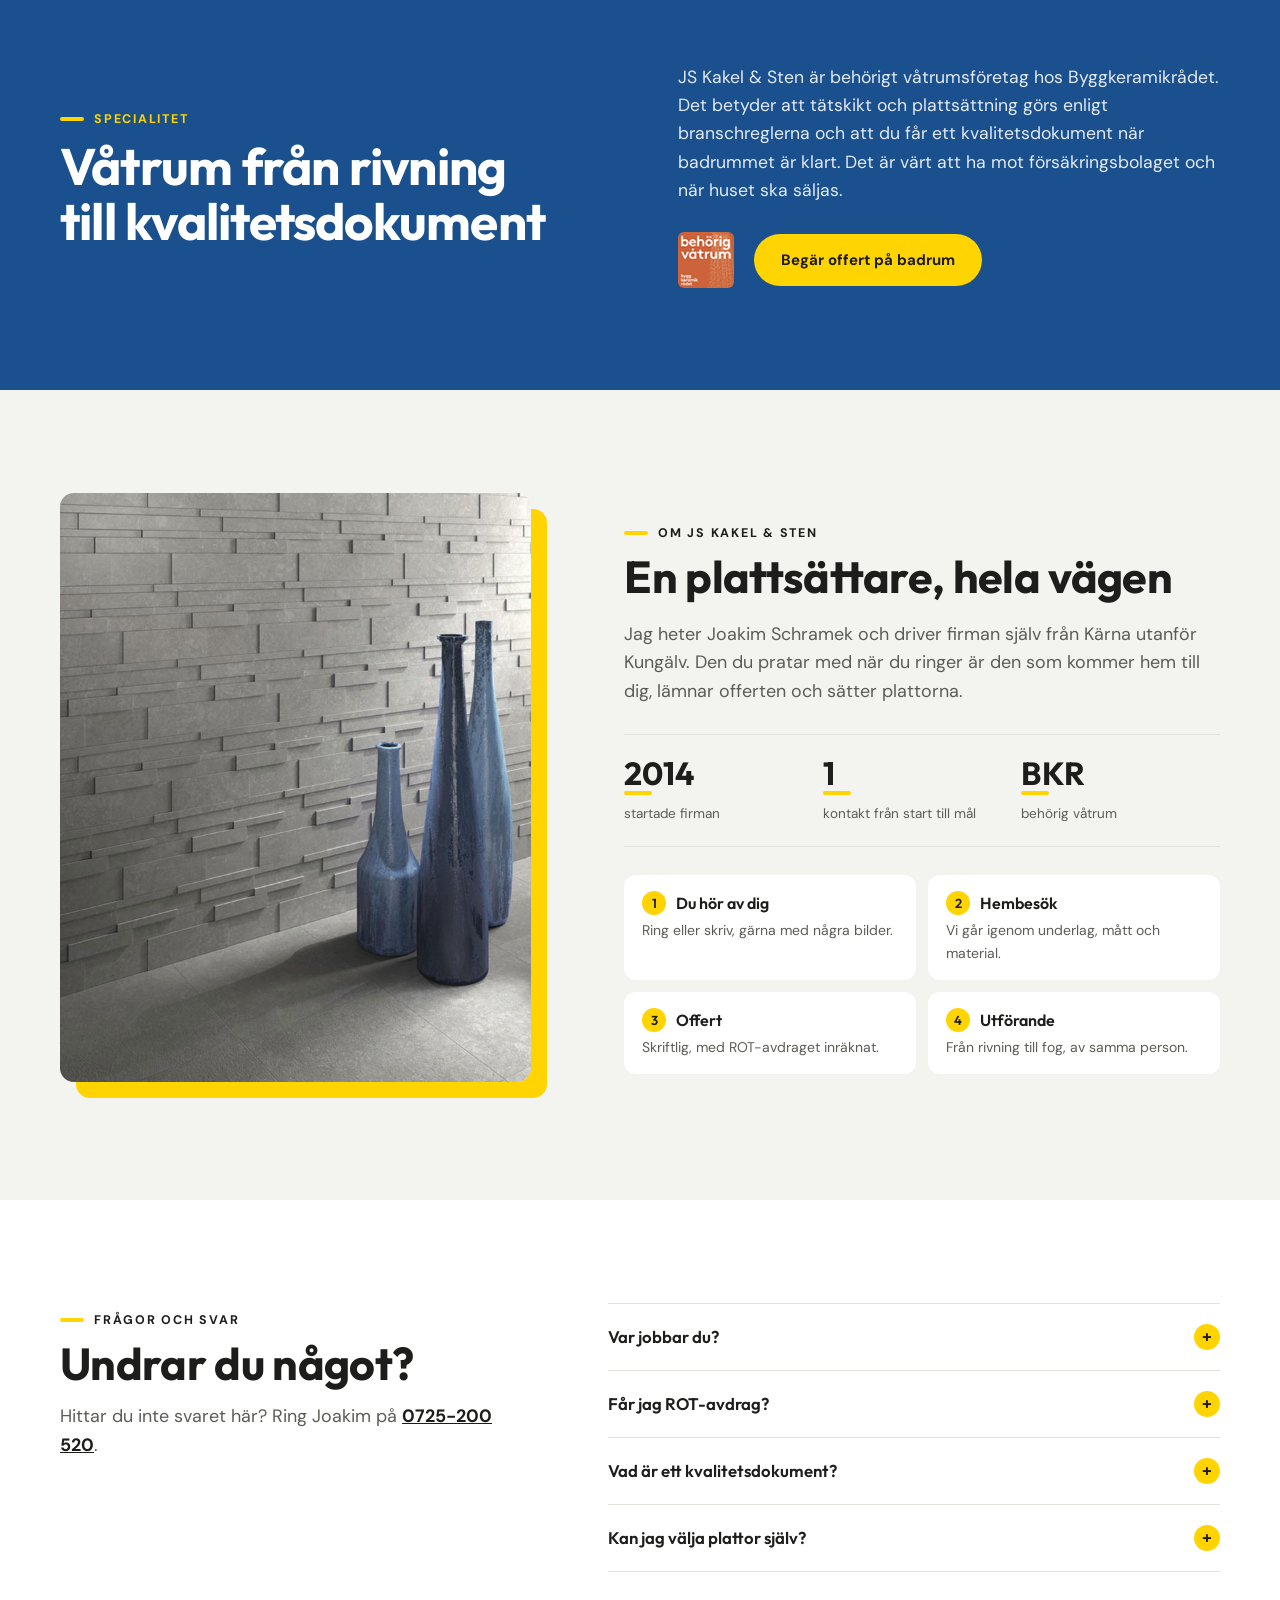
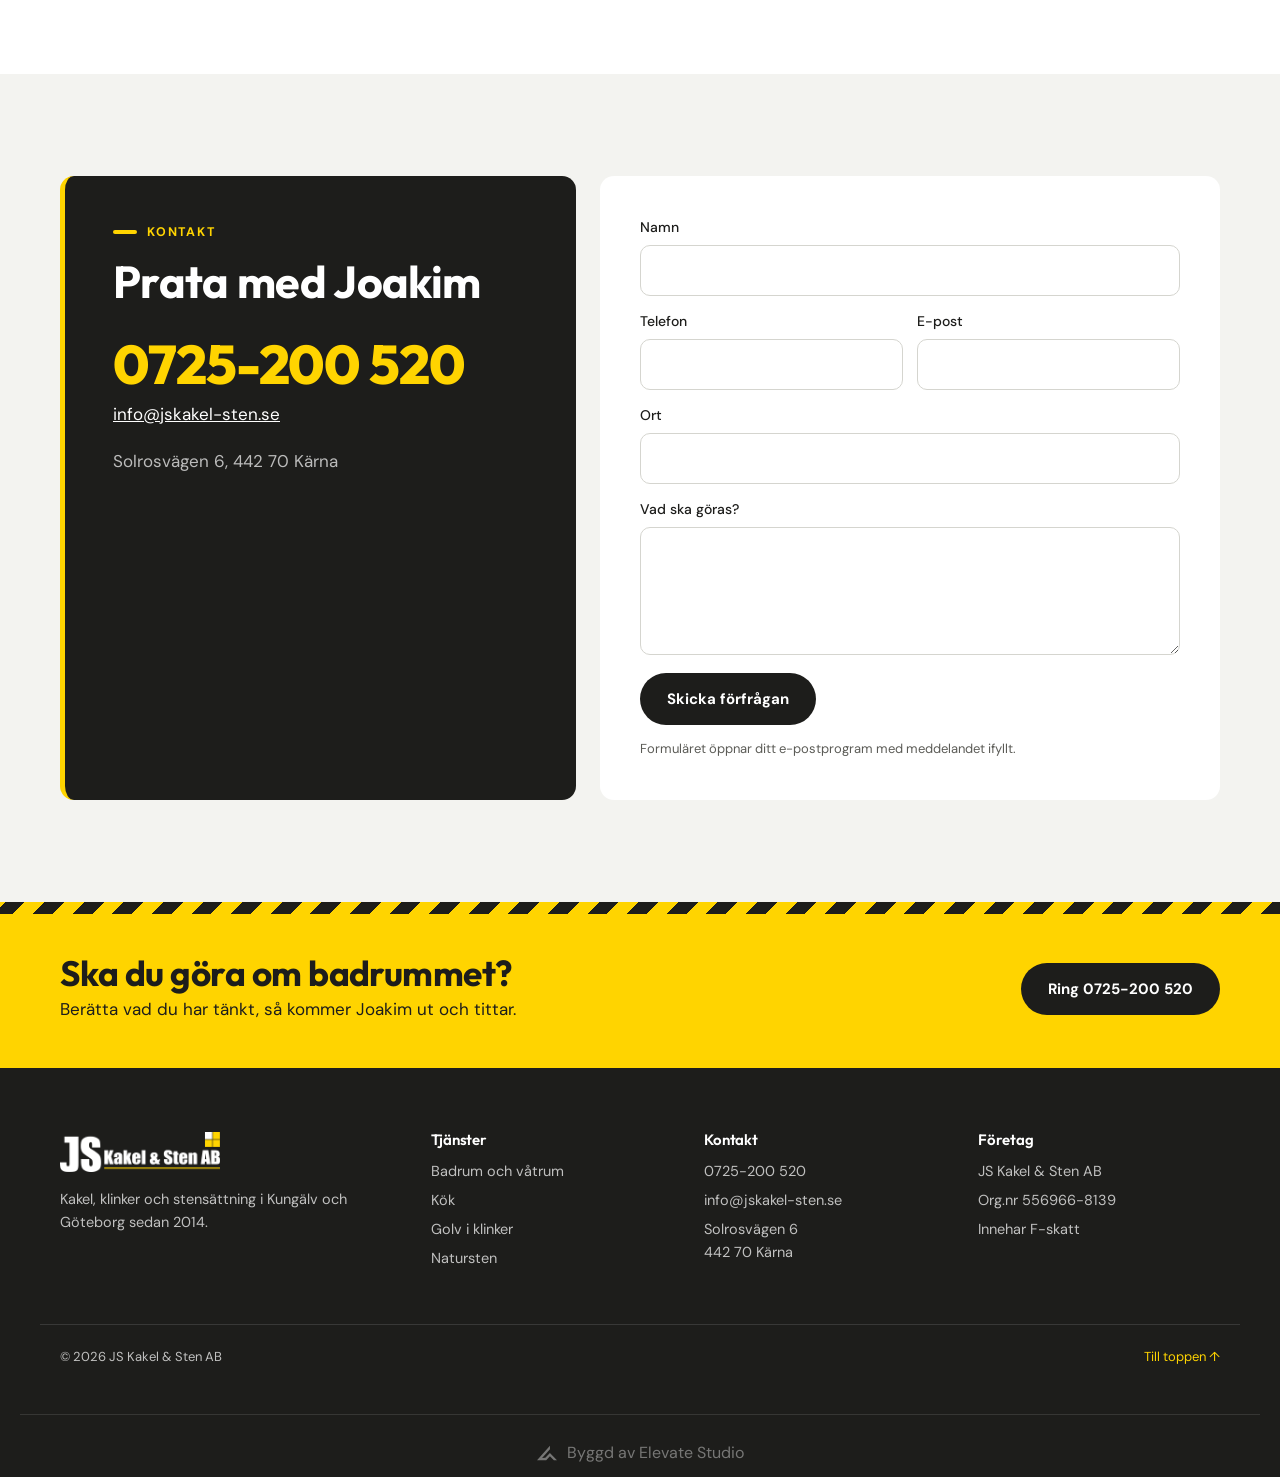
==== commit dc9bd2e0: "Gör Elevate Studio-crediten något större (20 px märke, 15–16 px text) Co-Authored-By: Claude Fable 5" ====
--- a/docs/index.html
+++ b/docs/index.html
@@ -229,7 +229,7 @@
     <a href="#">Till toppen ↑</a>
   </div>
 <!-- elevate-credit -->
-<style>.elevate-credit{max-width:1240px;margin:24px auto 0;padding:20px 16px 0;border-top:1px solid rgba(128,128,128,.25);display:flex;justify-content:center;box-sizing:border-box}.elevate-credit a{display:inline-flex;align-items:center;gap:8px;padding:8px 0;font:inherit;font-size:13px;line-height:1;color:inherit;opacity:.55;text-decoration:none;transition:opacity .2s}.elevate-credit a:hover,.elevate-credit a:focus-visible{opacity:1}.elevate-credit svg{width:16px;height:16px;flex:none;display:block}@media(min-width:1024px){.elevate-credit a{font-size:14px}}</style>
+<style>.elevate-credit{max-width:1240px;margin:24px auto 0;padding:20px 16px 0;border-top:1px solid rgba(128,128,128,.25);display:flex;justify-content:center;box-sizing:border-box}.elevate-credit a{display:inline-flex;align-items:center;gap:10px;padding:8px 0;font:inherit;font-size:15px;line-height:1;color:inherit;opacity:.55;text-decoration:none;transition:opacity .2s}.elevate-credit a:hover,.elevate-credit a:focus-visible{opacity:1}.elevate-credit svg{width:20px;height:20px;flex:none;display:block}@media(min-width:1024px){.elevate-credit a{font-size:16px}}</style>
 <div class="elevate-credit"><a href="https://elevatestudio.nu" target="_blank" rel="noopener"><svg viewBox="0 0 1884.3 1353.9" aria-hidden="true"><path d="M0.0 1353.9 L1218.7 0.0 L1218.7 329.1 L479.7 1136.4 L786.7 1132.4 L1215.5 687.4 L1884.3 1349.9 L1590.1 1349.9 L1218.6 994.7 L865.4 1349.9Z" fill="currentColor"/></svg>Byggd av Elevate Studio</a></div>
 </footer>
 
